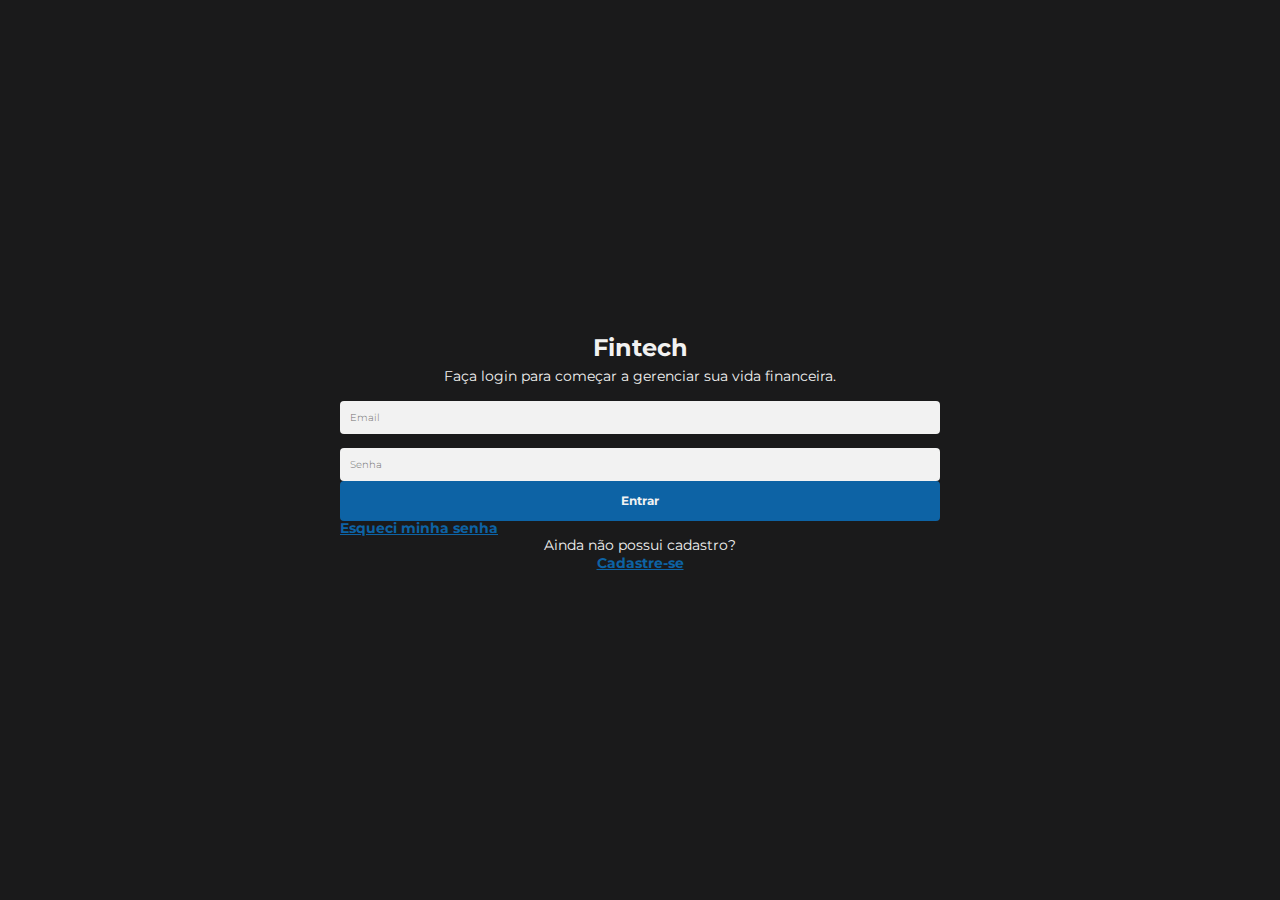
==== pages/index.html @ b43ec9eb "Initial commit" ====
<!DOCTYPE html>
<html lang="pt-br">
	<head>
		<link rel="preconnect" href="https://fonts.googleapis.com" />
		<link rel="preconnect" href="https://fonts.gstatic.com" crossorigin />
		<link
			href="https://fonts.googleapis.com/css2?family=Montserrat:wght@300;400;700&display=swap"
			rel="stylesheet"
		/>
		<meta charset="UTF-8" />
		<link rel="stylesheet" href="../styles/root.css" />
		<link rel="stylesheet" href="../styles/loggedOut.css" />
		<link rel="stylesheet" href="../styles/global.css" />
		<meta name="viewport" content="width=device-width, initial-scale=1.0" />
		<title>Fintech - Login</title>
	</head>
	<body>
		<div class="container flex flex-a-center flex-j-center">
			<div class="content">
				<header>
					<h1>Fintech</h1>
					<p class="center">
						Faça login para começar a gerenciar sua vida financeira.
					</p>
				</header>
				<main>
					<form>
						<input
							type="email"
							name="email"
							id="email"
							placeholder="Email"
						/>
						<div class="input_wrapper">
							<input
								type="password"
								name="password"
								id="password"
								placeholder="Senha"
							/>
							<button type="button"></button>
						</div>
						<button class="main" type="submit">
							<a
								class="flex flex-a-center flex-j-center"
								href="dashboard.html"
							>
								Entrar
							</a>
						</button>
					</form>
				</main>
				<a class="link light" href="#">Esqueci minha senha</a>
				<footer class="register flex flex-column flex-a-center">
					<p>Ainda não possui cadastro?</p>
					<a class="link" href="cadastro.html">Cadastre-se</a>
				</footer>
			</div>
		</div>
	</body>
</html>
---- styles/root.css ----
:root {
	/* Colors */
	--whitenop_dark: #f2f2f2;
	--blacknop: #000000;
	--blackop3: rgba(0, 0, 0, 0.3);
	--darknop: #1a1a1b;
	--blackop8: rgba(0, 0, 0, 0.8);
	--bluenop: #0d63a5;
	--bluenop_light: #199bff;
	--graynop: #707070;

	/* Spaces */
	--container_space: 600px;
	--container_min: 400px;
	--card_space: 160px;

	--item_space_plus: 40px;
	--item_space_semi_plus: 36px;
	--item_space_simple_max: 32px;
	--item_space_simple_med_big: 28px;
	--item_space_simple_med: 24px;
	--item_space_simple: 20px;
	--item_space_med_big: 16px;
	--item_space_med: 14px;
	--item_space_min: 12px;
	--item_space_min_med: 10px;
	--item_space_min_small: 8px;
	--item_space_small: 4px;
	--item_space_tiny_big: 2px;
	--item_space_tiny: 1px;

	/* Linear gradients */
	--linear_gradient: linear-gradient(
		270deg,
		var(--darknop) 0%,
		var(--darknop) 0%,
		var(--bluenop) 49.48%,
		var(--darknop) 100%
	);

	--linear_gradient_card: linear-gradient(
		180deg,
		var(--blackop3) 0%,
		var(--blacknop) 100%
	);

	/* Font-family */
	--montserrat: "Montserrat", sans-serif;

	/* Border radius */
	--border_radius: 4px;

	/* Borders */
	--border_min: 1px;

	/* Fonts */
	--title: 24px;
	--subtitle: 20px;
	--body: 14px;
	--detail: 12px;
	--small: 10px;

	/* Transitions */
	--slow: all 0.5s;
	--fast: all 0.3s;

	/* Line-height */
	--1: 1em;
	--12: 1.2em;
	--15: 1.5em;
	--2: 2em;

	/* Font weights */
	--light: 300;
	--regular: 400;
	--bold: 700;
}

body * {
	font-family: var(--montserrat);
	font-weight: var(--regular);
	color: var(--whitenop_dark);
	font-size: var(--body);
	line-height: var(--1);
	-webkit-tap-highlight-color: rgba(0, 0, 0, 0) !important;
	padding: 0px;
	margin: 0px;
	box-sizing: border-box;
	-moz-box-sizing: border-box;
	list-style: none;
	text-decoration: none;
	-webkit-tap-highlight-color: rgba(0, 0, 0, 0) !important;
	outline: 0px;
	border: 0px;
}

html,
body {
	width: 100%;
	background-color: var(--darknop);
	position: relative;
	margin: 0px;
	padding: 0px;
}

h1,
h2,
h3 {
	text-align: center;
	line-height: var(--15);
}

h1 {
	font-size: var(--title);
	font-weight: var(--bold);
}

h2 {
	font-size: var(--subtitle);
}

strong,
span,
button,
a {
	display: block;
}

button,
a {
	transition: var(--slow);
	cursor: pointer;
}

p,
small {
	line-height: var(--15);
}

strong {
	font-weight: var(--bold);
}

textarea {
	resize: none;
}

input,
textarea {
	display: block;
	width: 100%;
	font-size: var(--small);
	color: var(--blacknop);
	background-color: var(--whitenop_dark);
	border-radius: var(--border_radius);
	padding: var(--item_space_min_med);
	margin-top: var(--item_space_med);
}

input::placeholder,
textarea::placeholder {
	font-weight: var(--light);
	color: var(--graynop);
}
---- styles/global.css ----
div.container {
	min-height: 100vh;
	padding: var(--item_space_min_med);
}

div.container.logged {
	min-height: calc(100vh - 68px);
	padding: var(--item_space_min_med);
}

div.content {
	max-width: var(--container_space);
	width: 100%;
	margin: 0px auto;
}

a.link {
	color: var(--bluenop);
	font-weight: var(--bold);
	text-decoration: underline;
}

a.link:hover {
	color: var(--bluenop_light);
}

button.main {
	width: 100%;
	min-height: var(--item_space_plus);
	background-color: var(--bluenop);
	font-size: var(--detail);
	color: var(--whitenop_dark);
	text-decoration: none;
	font-weight: var(--bold);
	padding: var(--item_space_min_med);
	border-radius: var(--border_radius);
	text-align: center;
}

button.main:hover {
	background-color: var(--bluenop_light);
}

.center {
	text-align: center;
}

.flex {
	display: flex;
}

.flex-column {
	flex-direction: column;
}

.flex-a-center {
	align-items: center;
}

.flex-j-center {
	justify-content: center;
}

.flex-j-between {
	justify-content: space-between;
}

button.main {
	position: relative;
}

button.main a {
	width: 100%;
	height: 100%;
	font-weight: var(--bold);
	font-size: var(--detail);
	margin-top: 0px;
	position: absolute;
	top: 0px;
	right: 0px;
	left: 0px;
	bottom: 0px;
}

input::-webkit-outer-spin-button,
input::-webkit-inner-spin-button {
	-webkit-appearance: none;
	margin: 0;
}

/* Change the white to any color */
input:-webkit-autofill,
input:-webkit-autofill:hover,
input:-webkit-autofill:focus,
input:-webkit-autofill:active {
	-webkit-box-shadow: 0 0 0 30px var(--whitenop_dark) inset !important;
	background-color: var(--whitenop_dark) !important;
}

input:focus,
textarea:focus {
	border-color: var(--bluenop);
	box-shadow: none;
	border-right-width: var(--item_space_tiny);
}
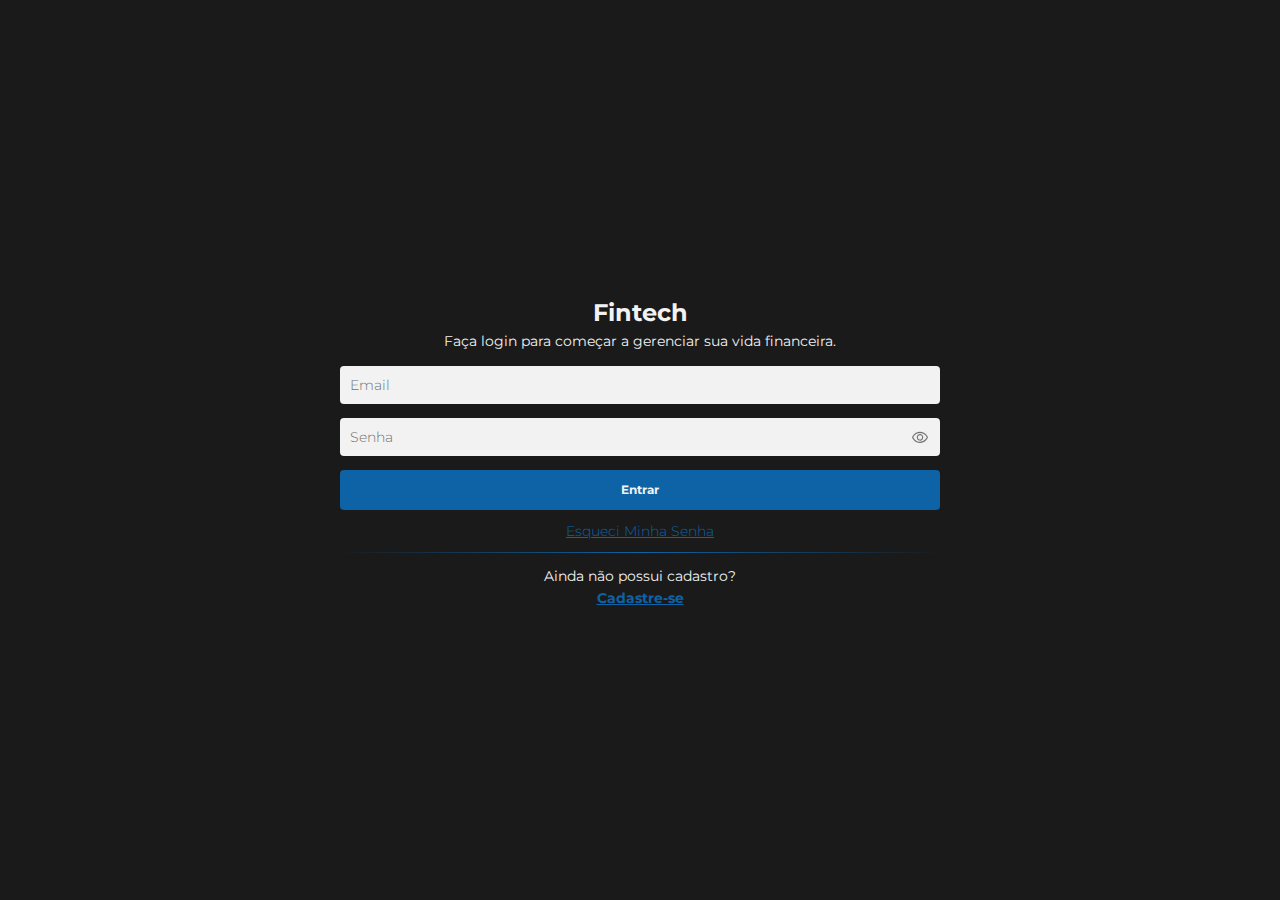
==== commit 475a6ea6: "Added new pages and CSS" ====
--- a/pages/index.html
+++ b/pages/index.html
@@ -26,16 +26,16 @@
 				<main>
 					<form>
 						<input
+							id="email"
 							type="email"
 							name="email"
-							id="email"
 							placeholder="Email"
 						/>
 						<div class="input_wrapper">
 							<input
+								id="password"
 								type="password"
 								name="password"
-								id="password"
 								placeholder="Senha"
 							/>
 							<button type="button"></button>
--- a/styles/root.css
+++ b/styles/root.css
@@ -101,6 +101,7 @@
 	position: relative;
 	margin: 0px;
 	padding: 0px;
+	min-width: 300px;
 }
 
 h1,
@@ -146,10 +147,12 @@
 }
 
 input,
-textarea {
+textarea,
+select,
+option {
 	display: block;
 	width: 100%;
-	font-size: var(--small);
+	/* font-size: var(--small); */
 	color: var(--blacknop);
 	background-color: var(--whitenop_dark);
 	border-radius: var(--border_radius);
@@ -157,6 +160,12 @@
 	margin-top: var(--item_space_med);
 }
 
+select option[value=""] {
+	color: var(--graynop);
+	font-weight: var(--light);
+	display: none; /* Hide the placeholder option */
+}
+
 input::placeholder,
 textarea::placeholder {
 	font-weight: var(--light);
--- a/styles/loggedOut.css
+++ b/styles/loggedOut.css
@@ -0,0 +1,62 @@
+form div.input_wrapper {
+	position: relative;
+}
+
+form div.input_wrapper button {
+	position: absolute;
+	margin: 0px;
+	top: 50%;
+	transform: translateY(-50%);
+	right: var(--item_space_min);
+	width: var(--item_space_med_big);
+	height: var(--item_space_min);
+}
+
+form div.input_wrapper button::before {
+	content: "";
+	display: block;
+	position: absolute;
+	top: 0px;
+	width: var(--item_space_med_big);
+	height: var(--item_space_min);
+	background-image: url("../assets/eye.svg");
+	background-repeat: no-repeat;
+	background-size: var(--item_space_med_big);
+	background-position: center;
+}
+
+form button {
+	margin-top: var(--item_space_med);
+}
+
+a.link.light {
+	width: fit-content;
+	margin-left: auto;
+	margin-right: auto;
+	font-weight: var(--light);
+	text-transform: capitalize;
+	margin-top: var(--item_space_med);
+}
+
+footer.register {
+	margin-top: var(--item_space_med);
+	gap: var(--item_space_small);
+	padding-top: var(--item_space_med);
+	position: relative;
+}
+
+footer.register a {
+	margin-top: 0px;
+}
+
+footer.register::before {
+	content: "";
+	display: block;
+	width: 100%;
+	height: var(--item_space_tiny);
+	position: absolute;
+	top: 0px;
+	right: 0px;
+	left: 0px;
+	background-image: var(--linear_gradient);
+}
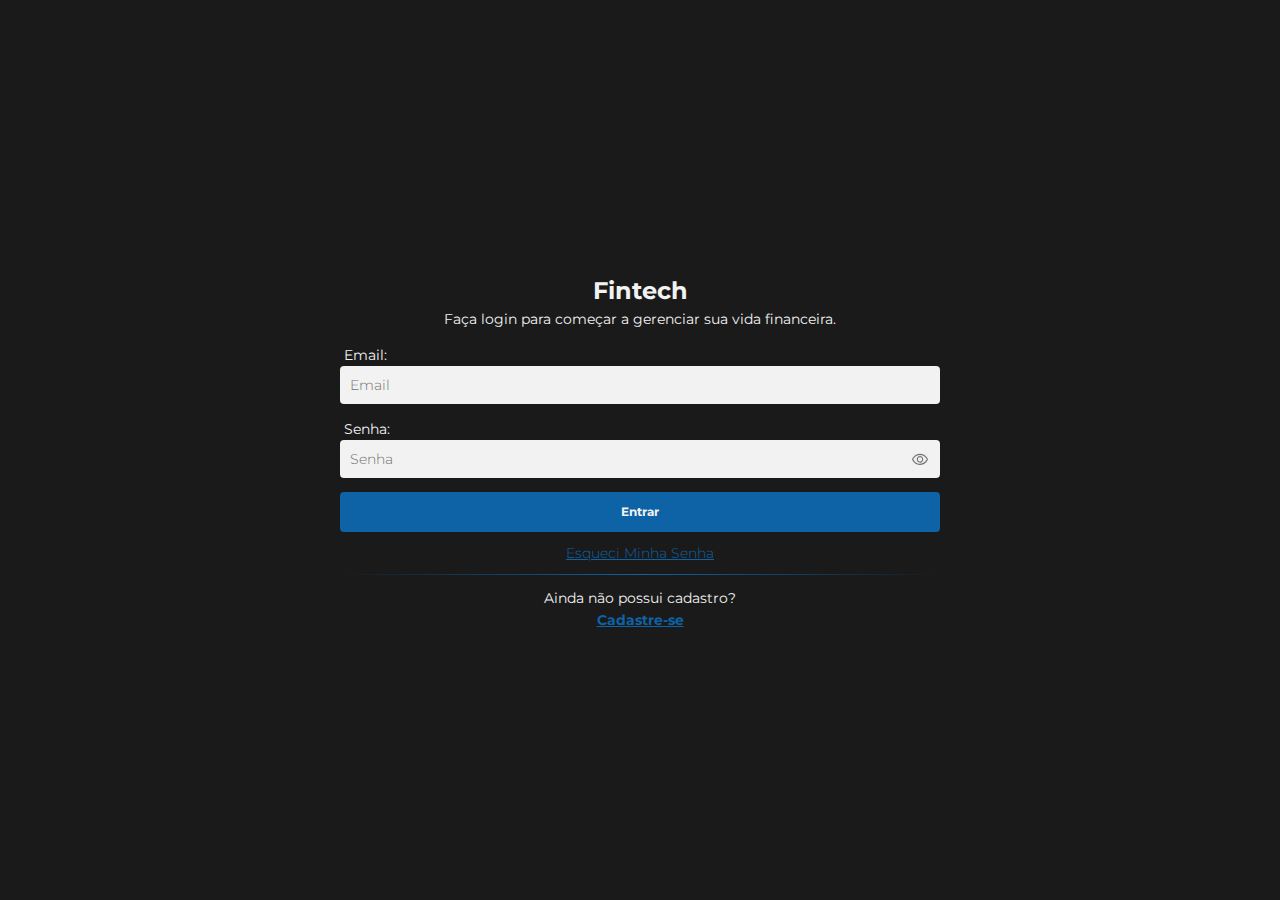
==== commit ded3a7e2: "Added labels to all inputs" ====
--- a/pages/index.html
+++ b/pages/index.html
@@ -25,21 +25,27 @@
 				</header>
 				<main>
 					<form>
+						<label for="email">Email:</label>
 						<input
 							id="email"
 							type="email"
 							name="email"
 							placeholder="Email"
+							required
 						/>
+
+						<label for="password">Senha:</label>
 						<div class="input_wrapper">
 							<input
 								id="password"
 								type="password"
 								name="password"
 								placeholder="Senha"
+								required
 							/>
 							<button type="button"></button>
 						</div>
+
 						<button class="main" type="submit">
 							<a
 								class="flex flex-a-center flex-j-center"
--- a/styles/root.css
+++ b/styles/root.css
@@ -146,6 +146,12 @@
 	resize: none;
 }
 
+label {
+	display: block;
+	margin-top: var(--item_space_med);
+	padding: var(--item_space_small);
+}
+
 input,
 textarea,
 select,
@@ -157,7 +163,6 @@
 	background-color: var(--whitenop_dark);
 	border-radius: var(--border_radius);
 	padding: var(--item_space_min_med);
-	margin-top: var(--item_space_med);
 }
 
 select option[value=""] {
